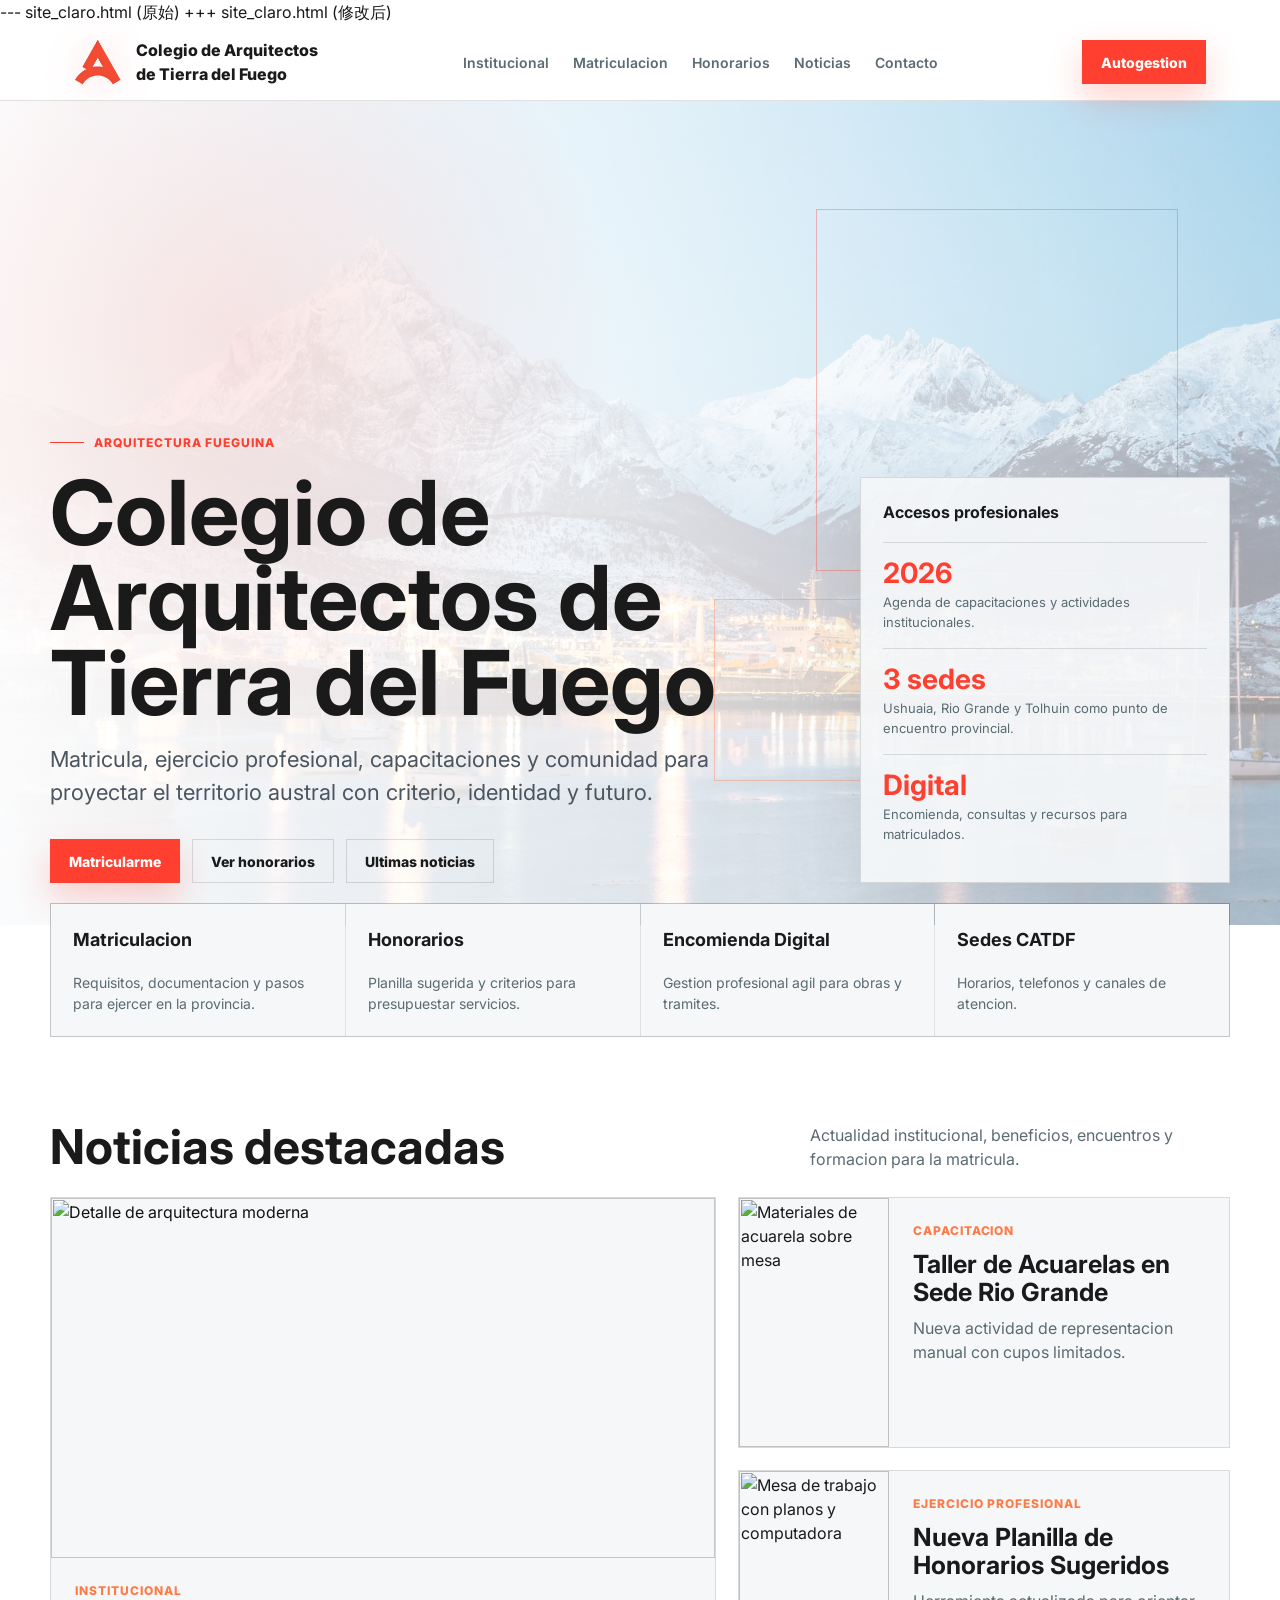
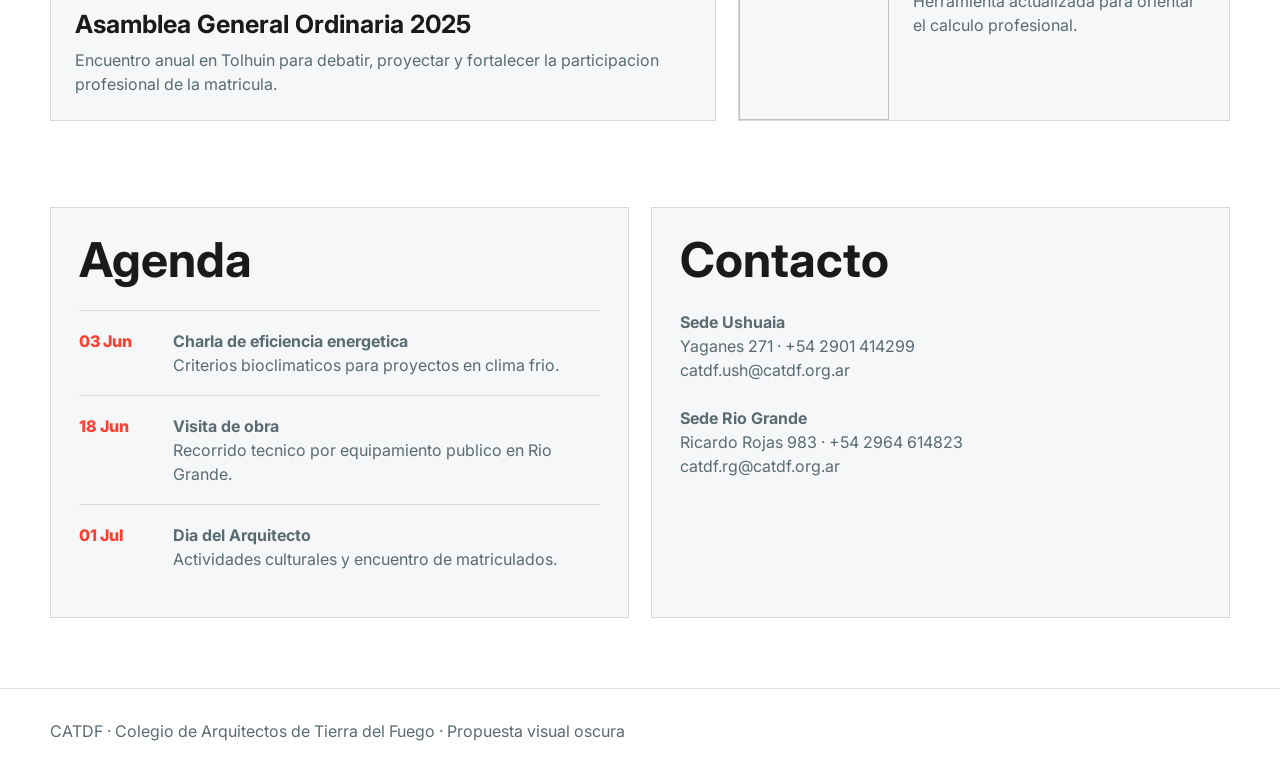
==== index_claro.html @ 3353afc4 "Create index_claro.html" ====
--- site_claro.html (原始)


+++ site_claro.html (修改后)
<!doctype html>
<html lang="es">
<head>
  <meta charset="utf-8">
  <meta name="viewport" content="width=device-width, initial-scale=1">
  <title>CATDF - Propuesta Clara</title>
  <link rel="preconnect" href="https://images.unsplash.com">
  <link rel="preconnect" href="https://fonts.googleapis.com">
  <link rel="preconnect" href="https://fonts.gstatic.com" crossorigin>
  <link href="https://fonts.googleapis.com/css2?family=Inter:wght@400;500;600;700;800&display=swap" rel="stylesheet">
  <style>
    :root {
      --bg: #ffffff;
      --panel: #f5f7f9;
      --panel-2: #e8edf0;
      --text: #1a1a1a;
      --muted: #5a6b72;
      --line: rgba(0, 0, 0, .12);
      --accent: #ff3f2f;
      --accent-2: #d9271d;
      --glow: rgba(255, 63, 47, .18);
      --warm: #ff7a45;
      --green: #2d7a5f;
      --shadow: 0 22px 70px rgba(0, 0, 0, .08);
    }

    * { box-sizing: border-box; }
    body {
      margin: 0;
      font-family: Inter, system-ui, -apple-system, BlinkMacSystemFont, "Segoe UI", sans-serif;
      color: var(--text);
      background: var(--bg);
      line-height: 1.5;
      overflow-x: hidden;
    }

    a { color: inherit; text-decoration: none; }
    img { max-width: 100%; display: block; }

    .site-header {
      position: sticky;
      top: 0;
      z-index: 10;
      background: rgba(255, 255, 255, .92);
      backdrop-filter: blur(18px);
      border-bottom: 1px solid var(--line);
    }

    .nav {
      max-width: 1180px;
      margin: 0 auto;
      min-height: 76px;
      padding: 0 24px;
      display: flex;
      align-items: center;
      justify-content: space-between;
      gap: 28px;
    }

    .brand {
      display: flex;
      align-items: center;
      gap: 14px;
      font-weight: 800;
      letter-spacing: 0;
    }

    .mark {
      width: 48px;
      height: 48px;
      display: block;
      object-fit: contain;
      filter: drop-shadow(0 0 18px var(--glow));
      animation: logoPulse 4.8s ease-in-out infinite;
    }

    .nav-links {
      display: flex;
      align-items: center;
      gap: 24px;
      color: var(--muted);
      font-size: 14px;
      font-weight: 600;
    }

    .nav-links a {
      position: relative;
      transition: color .24s ease;
    }

    .nav-links a::after {
      content: "";
      position: absolute;
      left: 0;
      right: 0;
      bottom: -8px;
      height: 2px;
      background: var(--accent);
      transform: scaleX(0);
      transform-origin: left;
      transition: transform .24s ease;
    }

    .nav-links a:hover {
      color: var(--text);
    }

    .nav-links a:hover::after {
      transform: scaleX(1);
    }

    .button {
      display: inline-flex;
      align-items: center;
      justify-content: center;
      min-height: 44px;
      padding: 0 18px;
      border: 1px solid transparent;
      background: var(--accent);
      color: white;
      font-weight: 800;
      font-size: 14px;
      box-shadow: 0 14px 34px rgba(255, 63, 47, .24);
      transition: transform .22s ease, box-shadow .22s ease, background .22s ease, border-color .22s ease;
    }

    .button.secondary {
      background: transparent;
      color: var(--text);
      border-color: var(--line);
      box-shadow: none;
    }

    .button:hover {
      transform: translateY(-2px);
      background: var(--accent-2);
      border-color: var(--accent-2);
      box-shadow: 0 18px 42px rgba(255, 63, 47, .34);
    }

    .button.secondary:hover {
      background: rgba(255, 63, 47, .12);
      border-color: rgba(255, 63, 47, .54);
    }

    .hero {
      min-height: calc(100vh - 76px);
      display: grid;
      align-items: end;
      position: relative;
      overflow: hidden;
      background:
        radial-gradient(circle at 18% 28%, rgba(255, 63, 47, .12), transparent 32%),
        linear-gradient(90deg, rgba(255, 255, 255, .98) 0%, rgba(255, 255, 255, .85) 48%, rgba(255, 255, 255, .6) 100%),
        url("img/ushuaia.jpg") center/cover;
    }

    .hero::before,
    .hero::after {
      content: "";
      position: absolute;
      pointer-events: none;
      border: 1px solid rgba(255, 63, 47, .35);
      animation: drift 13s ease-in-out infinite;
    }

    .hero::before {
      width: 360px;
      height: 360px;
      right: 8vw;
      top: 12vh;
    }

    .hero::after {
      width: 180px;
      height: 180px;
      right: 30vw;
      bottom: 16vh;
      animation-delay: -5s;
      border-color: rgba(255, 122, 69, .35);
    }

    .hero-inner {
      width: min(1180px, calc(100% - 48px));
      margin: 0 auto;
      padding: 94px 0 42px;
      display: grid;
      grid-template-columns: minmax(0, 1fr) 370px;
      gap: 42px;
      align-items: end;
      position: relative;
      z-index: 1;
    }

    .eyebrow {
      display: inline-flex;
      align-items: center;
      gap: 10px;
      color: var(--accent);
      text-transform: uppercase;
      font-size: 12px;
      font-weight: 800;
      letter-spacing: .08em;
    }

    .eyebrow::before {
      content: "";
      width: 34px;
      height: 1px;
      background: var(--accent);
    }

    h1 {
      max-width: 790px;
      margin: 18px 0 18px;
      font-size: clamp(44px, 7vw, 92px);
      line-height: .95;
      letter-spacing: 0;
      animation: riseIn .76s ease-out both;
    }

    .lead {
      max-width: 690px;
      color: #4a5560;
      font-size: clamp(18px, 2vw, 22px);
      margin: 0 0 30px;
      animation: riseIn .76s .12s ease-out both;
    }

    .actions {
      display: flex;
      flex-wrap: wrap;
      gap: 12px;
      animation: riseIn .76s .22s ease-out both;
    }

    .status-panel {
      background: rgba(245, 247, 249, .92);
      border: 1px solid var(--line);
      box-shadow: var(--shadow);
      padding: 22px;
      animation: panelIn .86s .28s ease-out both;
    }

    .status-panel h2 {
      font-size: 16px;
      margin: 0 0 18px;
    }

    .metric {
      padding: 16px 0;
      border-top: 1px solid var(--line);
    }

    .metric strong {
      display: block;
      font-size: 28px;
      line-height: 1;
      color: var(--accent);
    }

    .metric span {
      display: block;
      margin-top: 6px;
      color: var(--muted);
      font-size: 13px;
    }

    main {
      width: min(1180px, calc(100% - 48px));
      margin: 0 auto;
    }

    .quick {
      display: grid;
      grid-template-columns: repeat(4, 1fr);
      gap: 1px;
      margin: -22px 0 86px;
      position: relative;
      z-index: 2;
      background: var(--line);
      border: 1px solid var(--line);
    }

    .quick a {
      min-height: 132px;
      padding: 22px;
      background: var(--panel);
      display: flex;
      flex-direction: column;
      justify-content: space-between;
      transition: transform .22s ease, background .22s ease, border-color .22s ease;
      animation: riseIn .68s ease-out both;
    }

    .quick a:nth-child(2) { animation-delay: .08s; }
    .quick a:nth-child(3) { animation-delay: .16s; }
    .quick a:nth-child(4) { animation-delay: .24s; }

    .quick a:hover {
      transform: translateY(-6px);
      background: linear-gradient(160deg, rgba(255, 63, 47, .18), var(--panel));
    }

    .quick b {
      font-size: 18px;
    }

    .quick span {
      color: var(--muted);
      font-size: 14px;
    }

    .section-head {
      display: flex;
      justify-content: space-between;
      align-items: end;
      gap: 24px;
      margin-bottom: 26px;
    }

    .section-head h2 {
      margin: 0;
      font-size: clamp(28px, 4vw, 48px);
      line-height: 1;
    }

    .section-head p {
      max-width: 420px;
      margin: 0;
      color: var(--muted);
    }

    .news-grid {
      display: grid;
      grid-template-columns: 1.15fr .85fr;
      gap: 22px;
      margin-bottom: 86px;
    }

    .feature-card, .stack-card, .agenda, .contact {
      background: var(--panel);
      border: 1px solid var(--line);
      transition: transform .25s ease, border-color .25s ease, box-shadow .25s ease;
    }

    .feature-card:hover, .stack-card:hover, .agenda:hover, .contact:hover {
      transform: translateY(-6px);
      border-color: rgba(255, 63, 47, .45);
      box-shadow: 0 22px 54px rgba(0, 0, 0, .08), 0 0 0 1px rgba(255, 63, 47, .08);
    }

    .feature-card img {
      height: 360px;
      width: 100%;
      object-fit: cover;
      filter: saturate(.88) contrast(1.08);
      transition: transform .7s ease, filter .7s ease;
    }

    .feature-card:hover img,
    .stack-card:hover img {
      transform: scale(1.04);
      filter: saturate(1.02) contrast(1.08);
    }

    .card-body {
      padding: 24px;
    }

    .tag {
      color: var(--warm);
      text-transform: uppercase;
      font-weight: 800;
      font-size: 12px;
      letter-spacing: .08em;
    }

    h3 {
      margin: 10px 0;
      font-size: 25px;
      line-height: 1.12;
    }

    .card-body p, .stack-card p, .agenda p, .contact p {
      color: var(--muted);
      margin: 0;
    }

    .news-stack {
      display: grid;
      gap: 22px;
    }

    .stack-card {
      display: grid;
      grid-template-columns: 150px 1fr;
      min-height: 180px;
      overflow: hidden;
    }

    .stack-card img {
      height: 100%;
      min-height: 180px;
      object-fit: cover;
      transition: transform .7s ease, filter .7s ease;
    }

    .agenda-contact {
      display: grid;
      grid-template-columns: 1fr 1fr;
      gap: 22px;
      margin-bottom: 70px;
    }

    .agenda, .contact { padding: 28px; }

    .agenda-row {
      display: grid;
      grid-template-columns: 76px 1fr;
      gap: 18px;
      padding: 18px 0;
      border-top: 1px solid var(--line);
    }

    .date {
      color: var(--accent);
      font-weight: 800;
    }

    footer {
      border-top: 1px solid var(--line);
      color: var(--muted);
      padding: 30px 0;
    }

    .reveal {
      opacity: 0;
      transform: translateY(26px);
      animation: riseIn .72s ease-out forwards;
      animation-timeline: view();
      animation-range: entry 8% cover 28%;
    }

    @keyframes riseIn {
      from {
        opacity: 0;
        transform: translateY(26px);
      }
      to {
        opacity: 1;
        transform: translateY(0);
      }
    }

    @keyframes panelIn {
      from {
        opacity: 0;
        transform: translateX(24px) scale(.98);
      }
      to {
        opacity: 1;
        transform: translateX(0) scale(1);
      }
    }

    @keyframes drift {
      0%, 100% {
        transform: translate3d(0, 0, 0);
      }
      50% {
        transform: translate3d(-18px, 22px, 0);
      }
    }

    @keyframes logoPulse {
      0%, 100% {
        filter: drop-shadow(0 0 12px rgba(255, 63, 47, .18));
        transform: scale(1);
      }
      50% {
        filter: drop-shadow(0 0 24px rgba(255, 63, 47, .28));
        transform: scale(1.035);
      }
    }

    @media (prefers-reduced-motion: reduce) {
      *, *::before, *::after {
        animation-duration: .01ms !important;
        animation-iteration-count: 1 !important;
        scroll-behavior: auto !important;
        transition-duration: .01ms !important;
      }
    }

    @media (max-width: 860px) {
      .nav-links { display: none; }
      .hero-inner, .news-grid, .agenda-contact { grid-template-columns: 1fr; }
      .quick { grid-template-columns: 1fr 1fr; }
      .status-panel { max-width: 520px; }
      .section-head { display: block; }
      .stack-card { grid-template-columns: 1fr; }
      .stack-card img { width: 100%; height: 220px; }
    }

    @media (max-width: 560px) {
      .nav, main, .hero-inner { width: calc(100% - 32px); padding-left: 0; padding-right: 0; }
      .quick { grid-template-columns: 1fr; }
      .hero { min-height: auto; }
      .hero-inner { padding-top: 72px; }
      h1 { font-size: 42px; }
    }
  </style>
</head>
<body>
  <header class="site-header">
    <nav class="nav" aria-label="Navegacion principal">
      <a class="brand" href="#">
        <img class="mark" src="assets/A-logo.png" alt="CATDF">
        <span>Colegio de Arquitectos<br>de Tierra del Fuego</span>
      </a>
      <div class="nav-links">
        <a href="#">Institucional</a>
        <a href="#">Matriculacion</a>
        <a href="#">Honorarios</a>
        <a href="#">Noticias</a>
        <a href="#">Contacto</a>
      </div>
      <a class="button" href="#">Autogestion</a>
    </nav>
  </header>

  <section class="hero">
    <div class="hero-inner">
      <div>
        <span class="eyebrow">Arquitectura fueguina</span>
        <h1>Colegio de Arquitectos de Tierra del Fuego</h1>
        <p class="lead">Matricula, ejercicio profesional, capacitaciones y comunidad para proyectar el territorio austral con criterio, identidad y futuro.</p>
        <div class="actions">
          <a class="button" href="#">Matricularme</a>
          <a class="button secondary" href="#">Ver honorarios</a>
          <a class="button secondary" href="#">Ultimas noticias</a>
        </div>
      </div>
      <aside class="status-panel" aria-label="Informacion destacada">
        <h2>Accesos profesionales</h2>
        <div class="metric">
          <strong>2026</strong>
          <span>Agenda de capacitaciones y actividades institucionales.</span>
        </div>
        <div class="metric">
          <strong>3 sedes</strong>
          <span>Ushuaia, Rio Grande y Tolhuin como punto de encuentro provincial.</span>
        </div>
        <div class="metric">
          <strong>Digital</strong>
          <span>Encomienda, consultas y recursos para matriculados.</span>
        </div>
      </aside>
    </div>
  </section>

  <main>
    <section class="quick reveal" aria-label="Accesos rapidos">
      <a href="#"><b>Matriculacion</b><span>Requisitos, documentacion y pasos para ejercer en la provincia.</span></a>
      <a href="#"><b>Honorarios</b><span>Planilla sugerida y criterios para presupuestar servicios.</span></a>
      <a href="#"><b>Encomienda Digital</b><span>Gestion profesional agil para obras y tramites.</span></a>
      <a href="#"><b>Sedes CATDF</b><span>Horarios, telefonos y canales de atencion.</span></a>
    </section>

    <section class="reveal">
      <div class="section-head">
        <h2>Noticias destacadas</h2>
        <p>Actualidad institucional, beneficios, encuentros y formacion para la matricula.</p>
      </div>
      <div class="news-grid">
        <article class="feature-card">
          <img src="https://images.unsplash.com/photo-1518005020951-eccb494ad742?auto=format&fit=crop&w=1200&q=80" alt="Detalle de arquitectura moderna">
          <div class="card-body">
            <span class="tag">Institucional</span>
            <h3>Asamblea General Ordinaria 2025</h3>
            <p>Encuentro anual en Tolhuin para debatir, proyectar y fortalecer la participacion profesional de la matricula.</p>
          </div>
        </article>
        <div class="news-stack">
          <article class="stack-card">
            <img src="https://images.unsplash.com/photo-1513364776144-60967b0f800f?auto=format&fit=crop&w=700&q=80" alt="Materiales de acuarela sobre mesa">
            <div class="card-body">
              <span class="tag">Capacitacion</span>
              <h3>Taller de Acuarelas en Sede Rio Grande</h3>
              <p>Nueva actividad de representacion manual con cupos limitados.</p>
            </div>
          </article>
          <article class="stack-card">
            <img src="https://images.unsplash.com/photo-1454165804606-c3d57bc86b40?auto=format&fit=crop&w=700&q=80" alt="Mesa de trabajo con planos y computadora">
            <div class="card-body">
              <span class="tag">Ejercicio profesional</span>
              <h3>Nueva Planilla de Honorarios Sugeridos</h3>
              <p>Herramienta actualizada para orientar el calculo profesional.</p>
            </div>
          </article>
        </div>
      </div>
    </section>

    <section class="agenda-contact reveal">
      <div class="agenda">
        <div class="section-head">
          <h2>Agenda</h2>
        </div>
        <div class="agenda-row">
          <div class="date">03 Jun</div>
          <p><strong>Charla de eficiencia energetica</strong><br>Criterios bioclimaticos para proyectos en clima frio.</p>
        </div>
        <div class="agenda-row">
          <div class="date">18 Jun</div>
          <p><strong>Visita de obra</strong><br>Recorrido tecnico por equipamiento publico en Rio Grande.</p>
        </div>
        <div class="agenda-row">
          <div class="date">01 Jul</div>
          <p><strong>Dia del Arquitecto</strong><br>Actividades culturales y encuentro de matriculados.</p>
        </div>
      </div>
      <div class="contact">
        <div class="section-head">
          <h2>Contacto</h2>
        </div>
        <p><strong>Sede Ushuaia</strong><br>Yaganes 271 · +54 2901 414299<br>catdf.ush@catdf.org.ar</p>
        <br>
        <p><strong>Sede Rio Grande</strong><br>Ricardo Rojas 983 · +54 2964 614823<br>catdf.rg@catdf.org.ar</p>
      </div>
    </section>
  </main>

  <footer>
    <main>CATDF · Colegio de Arquitectos de Tierra del Fuego · Propuesta visual oscura</main>
  </footer>
</body>
</html>
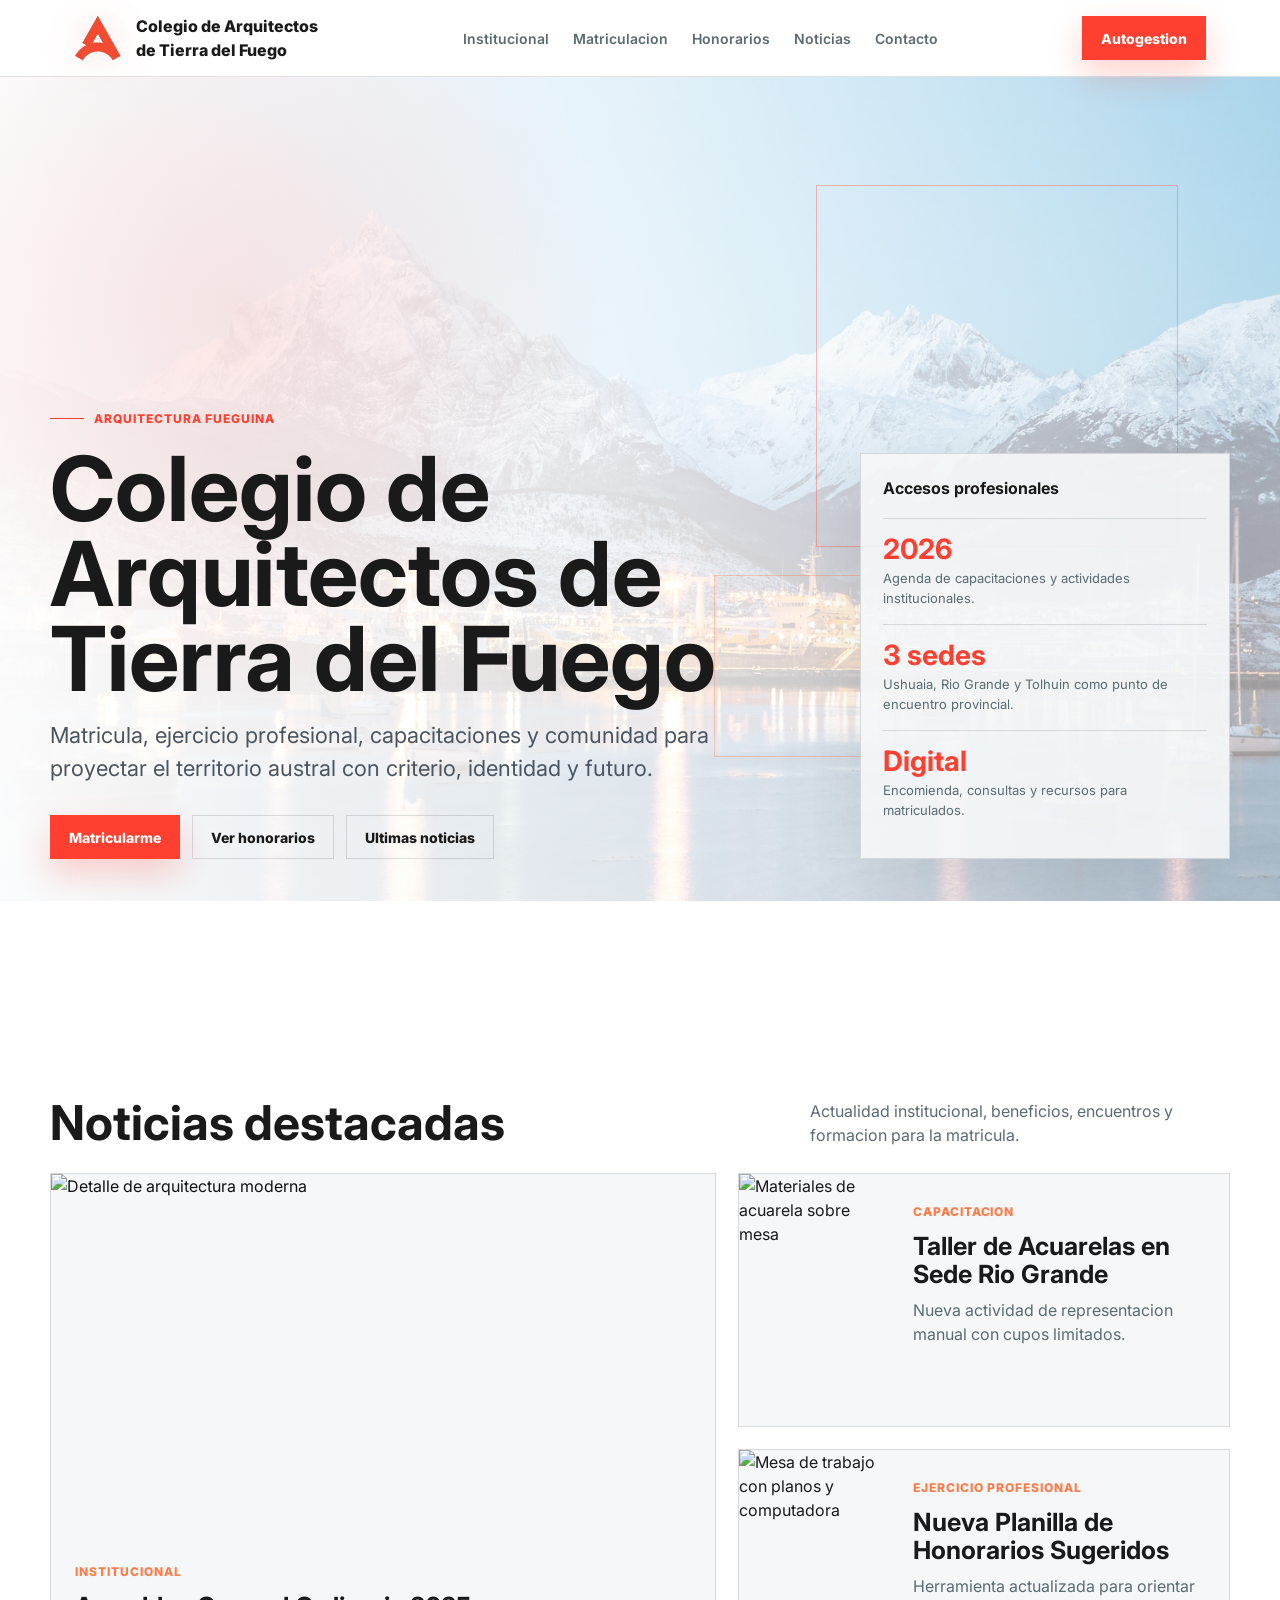
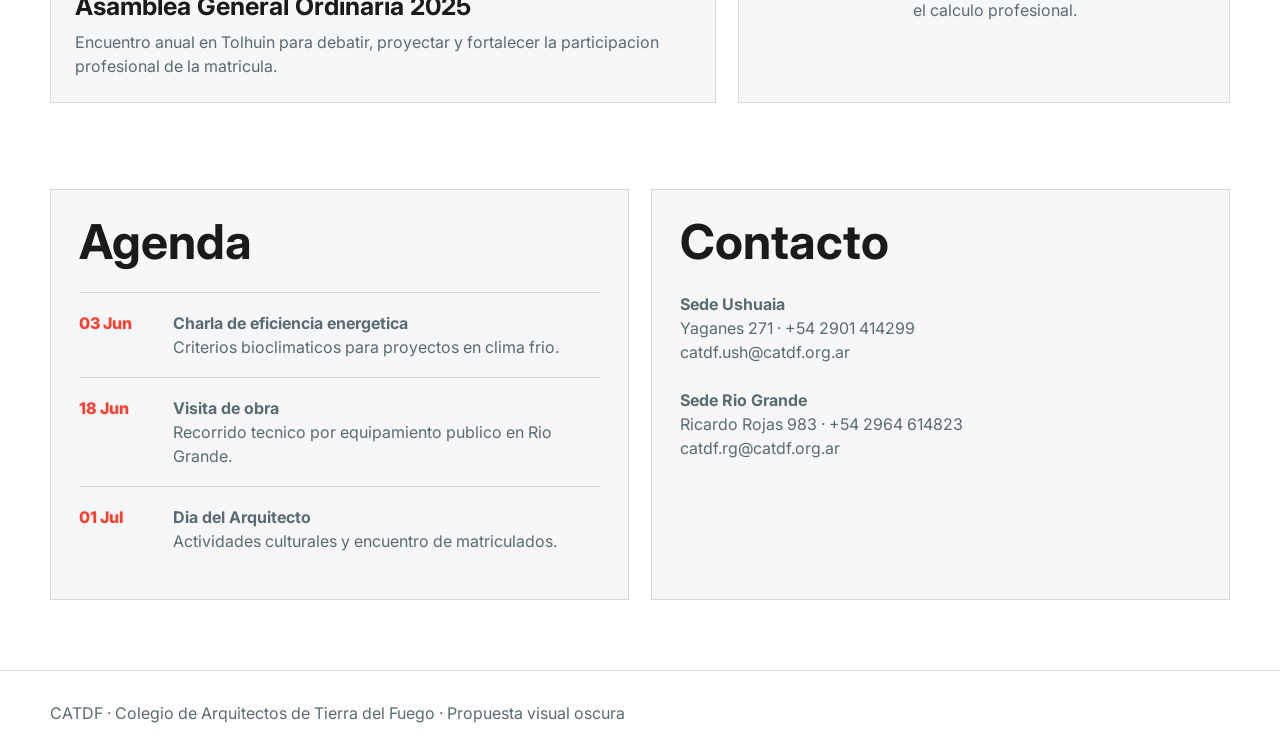
==== commit 08da7fcf: "Update index_claro.html" ====
--- a/index_claro.html
+++ b/index_claro.html
@@ -1,7 +1,3 @@
---- site_claro.html (原始)
-
-
-+++ site_claro.html (修改后)
 <!doctype html>
 <html lang="es">
 <head>
